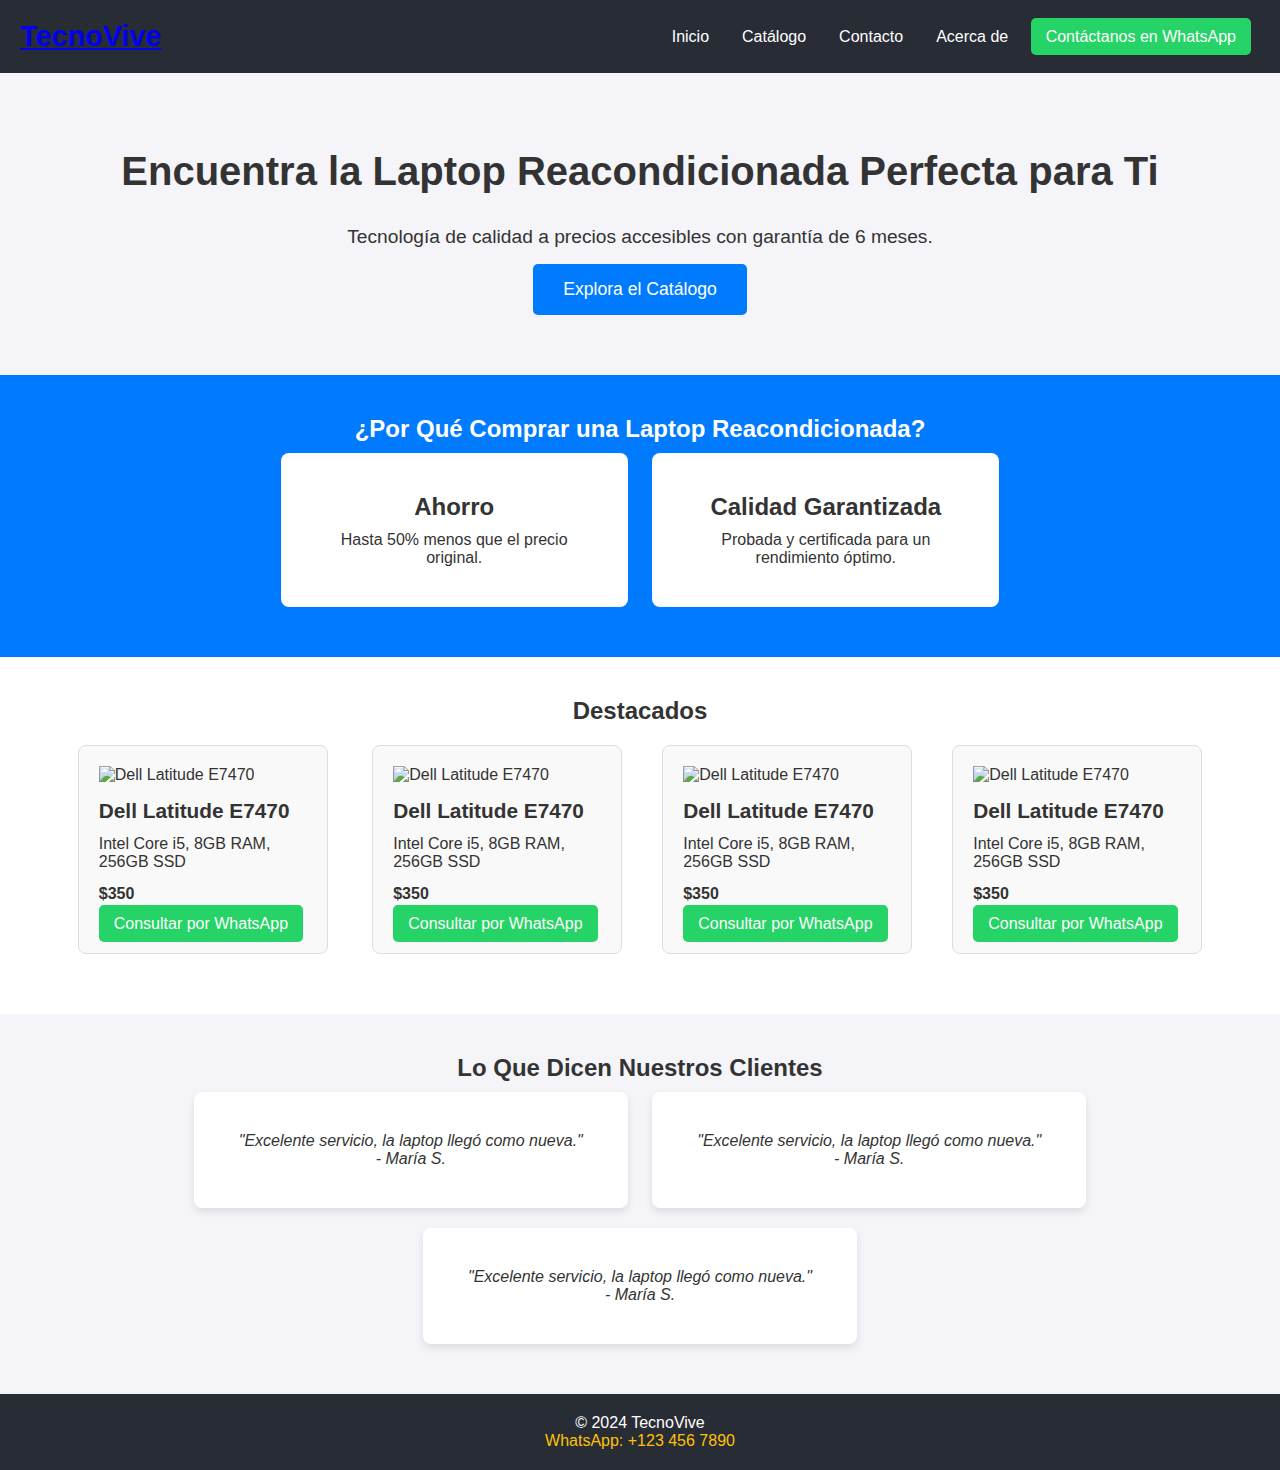
==== index.html @ 40f47696 "Avance de proyecto final" ====
<!DOCTYPE html>
<html lang="es">
  <head>
    <meta charset="UTF-8" />
    <meta name="viewport" content="width=device-width, initial-scale=1.0" />
    <title>Laptops Reacondicionadas</title>
    <link rel="stylesheet" href="./css/styles.css" />
  </head>

  <body>
    <!-- Header -->
    <header>
      <div class="logo">
        <a href="index.html">TecnoVive</a>
      </div>
      <nav>
        <ul>
          <li><a href="index.html">Inicio</a></li>

          <li><a href="catalog.html">Catálogo</a></li>
          <li><a href="contact.html">Contacto</a></li>
          <li><a href="about.html">Acerca de</a></li>
        </ul>
        <a href="https://wa.me/1234567890" class="btn-contacto"
          >Contáctanos en WhatsApp</a
        >
      </nav>
    </header>

    <!-- Main Content -->
    <main>
      <!-- Hero Section -->
      <section class="hero">
        <h1>Encuentra la Laptop Reacondicionada Perfecta para Ti</h1>
        <p>
          Tecnología de calidad a precios accesibles con garantía de 6 meses.
        </p>
        <a href="catalog.html" class="btn-cta">Explora el Catálogo</a>
      </section>

      <!-- Beneficios Section -->
      <section id="beneficios" class="benefits">
        <h2>¿Por Qué Comprar una Laptop Reacondicionada?</h2>
        <div class="benefit-item">
          <h3>Ahorro</h3>
          <p>Hasta 50% menos que el precio original.</p>
        </div>
        <div class="benefit-item">
          <h3>Calidad Garantizada</h3>
          <p>Probada y certificada para un rendimiento óptimo.</p>
        </div>
      </section>

      <!-- Catalog Section -->
      <section id="catalogo" class="catalog">
        <h2>Destacados</h2>
        <div class="product-card">
          <img src="dell-latitude.jpg" alt="Dell Latitude E7470" />
          <h3>Dell Latitude E7470</h3>
          <p>Intel Core i5, 8GB RAM, 256GB SSD</p>
          <p><strong>$350</strong></p>
          <a
            href="https://wa.me/1234567890?text=Estoy%20interesado%20en%20la%20Dell%20Latitude%20E7470"
            class="btn-whatsapp"
            >Consultar por WhatsApp</a
          >
        </div>
        <div class="product-card">
          <img src="dell-latitude.jpg" alt="Dell Latitude E7470" />
          <h3>Dell Latitude E7470</h3>
          <p>Intel Core i5, 8GB RAM, 256GB SSD</p>
          <p><strong>$350</strong></p>
          <a
            href="https://wa.me/1234567890?text=Estoy%20interesado%20en%20la%20Dell%20Latitude%20E7470"
            class="btn-whatsapp"
            >Consultar por WhatsApp</a
          >
        </div><div class="product-card">
          <img src="dell-latitude.jpg" alt="Dell Latitude E7470" />
          <h3>Dell Latitude E7470</h3>
          <p>Intel Core i5, 8GB RAM, 256GB SSD</p>
          <p><strong>$350</strong></p>
          <a
            href="https://wa.me/1234567890?text=Estoy%20interesado%20en%20la%20Dell%20Latitude%20E7470"
            class="btn-whatsapp"
            >Consultar por WhatsApp</a
          >
        </div><div class="product-card">
          <img src="dell-latitude.jpg" alt="Dell Latitude E7470" />
          <h3>Dell Latitude E7470</h3>
          <p>Intel Core i5, 8GB RAM, 256GB SSD</p>
          <p><strong>$350</strong></p>
          <a
            href="https://wa.me/1234567890?text=Estoy%20interesado%20en%20la%20Dell%20Latitude%20E7470"
            class="btn-whatsapp"
            >Consultar por WhatsApp</a
          >
        </div>
      </section>

      <!-- Testimonios Section -->
      <section id="testimonios" class="testimonials">
        <h2>Lo Que Dicen Nuestros Clientes</h2>
        <div class="testimonial-item">
          <p>"Excelente servicio, la laptop llegó como nueva."</p>
          <p>- María S.</p>
        </div>
        <div class="testimonial-item">
          <p>"Excelente servicio, la laptop llegó como nueva."</p>
          <p>- María S.</p>
        </div><div class="testimonial-item">
          <p>"Excelente servicio, la laptop llegó como nueva."</p>
          <p>- María S.</p>
        </div>
      </section>
    </main>

    <!-- Footer -->
    <footer>
      <p>© 2024 TecnoVive</p>
      <p><a href="https://wa.me/1234567890">WhatsApp: +123 456 7890</a></p>
    </footer>
  </body>
</html>
---- css/styles.css ----
/* Global styles */
* {
  margin: 0;
  padding: 0;
  box-sizing: border-box; /* Ajusta el tamaño de los elementos */
}

body {
  font-family: Arial, sans-serif; /* Fuente general */
  color: #333; /* Color del texto */
}

/* Header */
header {
  display: flex;
  justify-content: space-between; /* Distribuye logo y menú */
  align-items: center; /* Alineación vertical */
  padding: 20px;
  background-color: #282c34; /* Fondo oscuro */
  color: #fff; /* Texto blanco */
}

header .logo {
  font-size: 1.8rem;
  font-weight: bold;

}
header .logo a{
  list-style-type: none;

}

header nav ul {
  list-style-type: none;
  display: inline-flex;
  gap: 15px;
}

header nav a {
  color: #fff; /* Color blanco para los enlaces */
  text-decoration: none;
  font-size: 1rem;
  margin: 9px;
}

header nav a:hover {
  list-style-type: none;
  background-color: #25d366;
  padding: 9px;
  border-radius: 10px;
}

header .btn-contacto {
  background-color: #25d366; /* WhatsApp verde */
  padding: 10px 15px;
  border-radius: 5px;
  color: white;
  text-decoration: none;
}

header .btn-contacto:hover {
  background-color: #128c7e; /* Color más oscuro al pasar el mouse */
}

/* Hero Section */
.hero {
  display: flex;
  flex-direction: column; /* Disposición vertical */
  align-items: center; /* Centra elementos */
  padding: 60px 20px;
  background: #f4f4f9 url("laptop-background.jpg") no-repeat center/cover; /* Fondo con imagen */
  color: #333;
  text-align: center;
}

.hero h1 {

  font-size: 2.5rem; /* Título grande */
  margin: 1rem;
}

.hero p {
  font-size: 1.2rem; /* Descripción */
  margin: 1rem;

}

.hero .btn-cta {
  background-color: #007bff; /* Color de fondo del botón */
  color: #fff; /* Color de texto del botón */
  padding: 15px 30px;
  text-decoration: none;
  border-radius: 5px;
  font-size: 1.1rem;
}

.hero .btn-cta:hover {
  background-color: #0056b3; /* Color más oscuro al pasar el mouse */
}

/* Beneficios Section */
.benefits {
  padding: 40px 20px;
  text-align: center;
  background-color: #007bff; /* Fondo azul */
  color: #fff;
}

.benefit-item {
  display: inline-block;
  width: 28%; /* Ancho de cada beneficio */
  margin: 10px;
  background-color: #fff; /* Fondo blanco para cada ítem */
  color: #333; /* Texto oscuro */
  border-radius: 8px;
  padding: 40px;

  
}

.benefit-item h3 {
  font-size: 1.5rem;
  margin-bottom: 10px;
}

.benefit-item p {
  font-size: 1rem;
}

/* Catalog Section */
.catalog {
  padding: 40px 20px;
  text-align: center;
}

.product-card {
  display: inline-block;
  width: 250px;
  margin: 20px;
  padding: 20px;
  background-color: #f9f9f9; /* Fondo claro para la tarjeta */
  border: 1px solid #ddd; /* Borde gris */
  border-radius: 8px;
  text-align: left;
}

.product-card img {
  width: 100%; /* Imagen ajustada al ancho */
  margin-bottom: 15px;
}

.product-card h3 {
  font-size: 1.3rem;
  margin-bottom: 10px;
}

.product-card p {
  font-size: 1rem;
  padding: 2px 0;
  margin-bottom: 10px;
}

.product-card .btn-whatsapp {
  background-color: #25d366; /* WhatsApp verde */
  color: white;
  padding: 10px 15px;
  text-decoration: none;
  border-radius: 5px;
}

.product-card .btn-whatsapp:hover {
  background-color: #128c7e; /* Color más oscuro al pasar el mouse */
}

/* Testimonials Section */
.testimonials {
  padding: 40px 20px;
  text-align: center;
  background-color: #f4f4f9; /* Fondo claro */
}

.testimonial-item {
  display: inline-block;
  width: 35%; /* Ancho del testimonio */
  margin: 10px;
  background-color: #fff; /* Fondo blanco */
  border-radius: 8px;
  box-shadow: 0px 4px 8px rgba(0, 0, 0, 0.1); /* Sombra */
  padding: 40px;
  font-size: 1rem;
}

.testimonial-item p {
  font-style: italic;
}

/* Footer */
footer {
  padding: 20px;
  text-align: center;
  background-color: #282c34; /* Fondo oscuro */
  color: #fff;
}

footer a {
  color: #ffc107; /* Color amarillo para los enlaces */
  text-decoration: none;
}

footer a:hover {
  text-decoration: underline; /* Subraya al pasar el mouse */
}
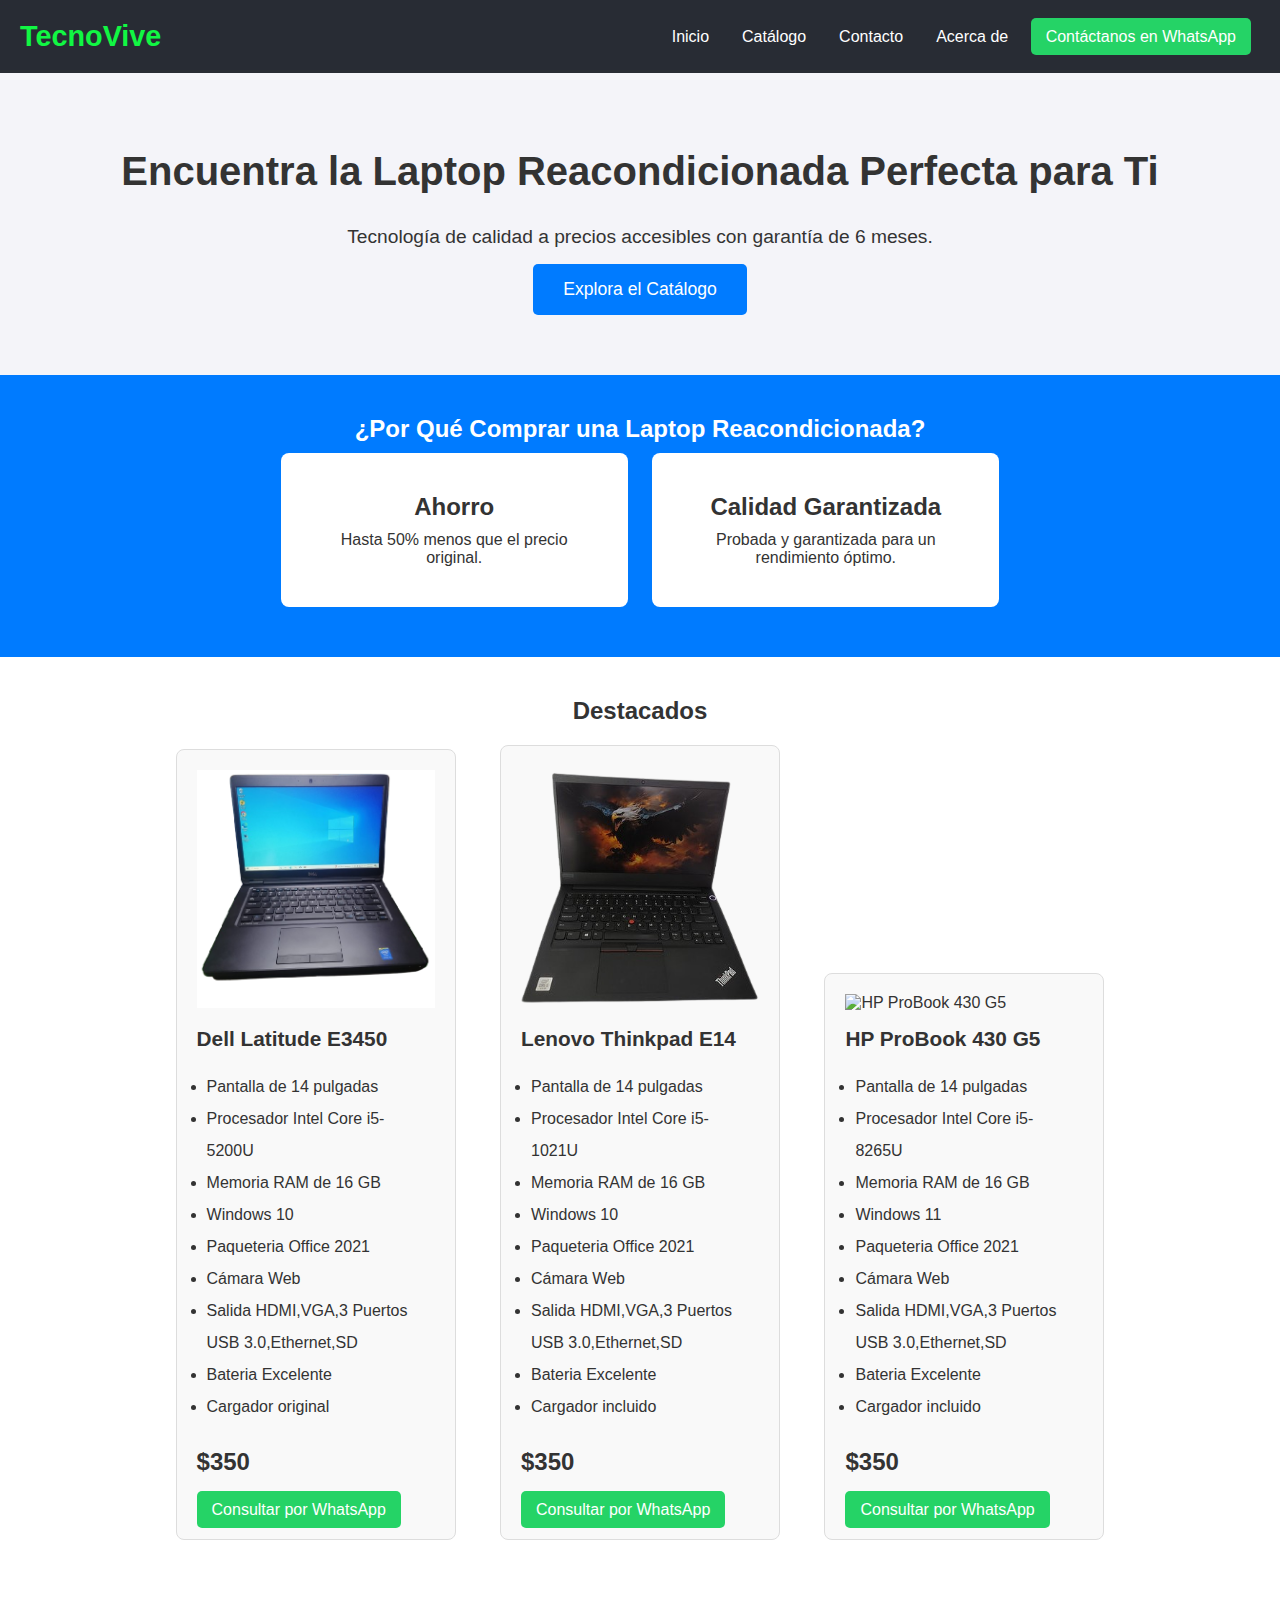
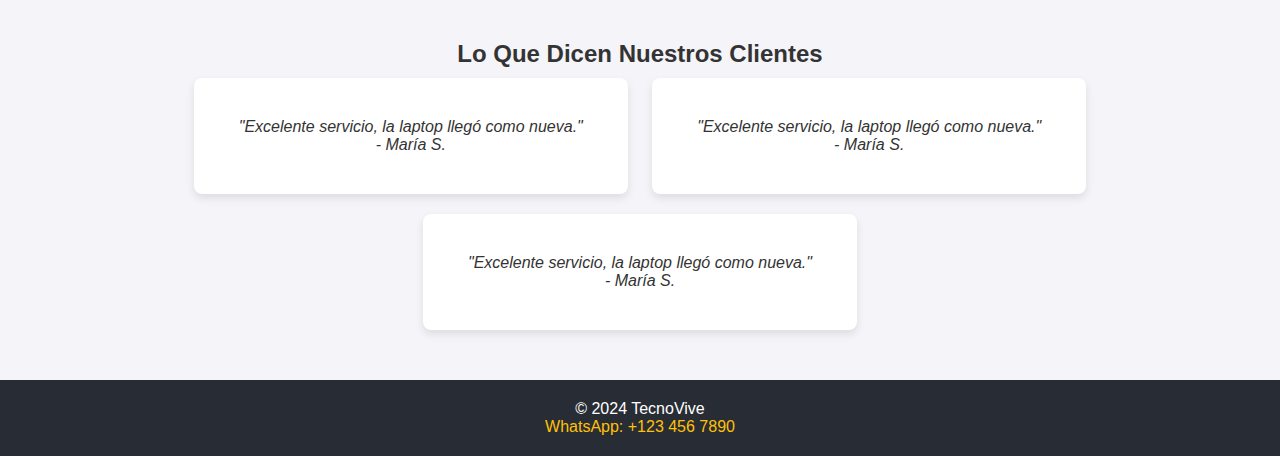
==== commit 5f76865f: "Actualice style.css,catalog.html,index.html" ====
--- a/index.html
+++ b/index.html
@@ -11,7 +11,7 @@
     <!-- Header -->
     <header>
       <div class="logo">
-        <a href="index.html">TecnoVive</a>
+        <a href="index.html"> TecnoVive </a>
       </div>
       <nav>
         <ul>
@@ -47,7 +47,7 @@
         </div>
         <div class="benefit-item">
           <h3>Calidad Garantizada</h3>
-          <p>Probada y certificada para un rendimiento óptimo.</p>
+          <p>Probada y garantizada para un rendimiento óptimo.</p>
         </div>
       </section>
 
@@ -55,9 +55,22 @@
       <section id="catalogo" class="catalog">
         <h2>Destacados</h2>
         <div class="product-card">
-          <img src="dell-latitude.jpg" alt="Dell Latitude E7470" />
-          <h3>Dell Latitude E7470</h3>
-          <p>Intel Core i5, 8GB RAM, 256GB SSD</p>
+          <img
+            src="./imagenes/Delllatitude_35450.png"
+            alt="Dell Latitude E7470"
+          />
+          <h3>Dell Latitude E3450</h3>
+          <ul class="Features">
+            <li>Pantalla de 14 pulgadas</li>
+            <li>Procesador Intel Core i5-5200U</li>
+            <li>Memoria RAM de 16 GB</li>
+            <li>Windows 10</li>
+            <li>Paqueteria Office 2021</li>
+            <li>Cámara Web</li>
+            <li>Salida HDMI,VGA,3 Puertos USB 3.0,Ethernet,SD</li>
+            <li>Bateria Excelente</li>
+            <li>Cargador original</li>
+          </ul>
           <p><strong>$350</strong></p>
           <a
             href="https://wa.me/1234567890?text=Estoy%20interesado%20en%20la%20Dell%20Latitude%20E7470"
@@ -66,29 +79,46 @@
           >
         </div>
         <div class="product-card">
-          <img src="dell-latitude.jpg" alt="Dell Latitude E7470" />
-          <h3>Dell Latitude E7470</h3>
-          <p>Intel Core i5, 8GB RAM, 256GB SSD</p>
+          <img
+            src="./imagenes/lenovo.jpeg"
+            alt="Lenovo Thinkpad E14"
+          />
+          <h3>Lenovo Thinkpad E14</h3>
+          <ul class="Features">
+            <li>Pantalla de 14 pulgadas</li>
+            <li>Procesador Intel Core i5-1021U</li>
+            <li>Memoria RAM de 16 GB</li>
+            <li>Windows 10</li>
+            <li>Paqueteria Office 2021</li>
+            <li>Cámara Web</li>
+            <li>Salida HDMI,VGA,3 Puertos USB 3.0,Ethernet,SD</li>
+            <li>Bateria Excelente</li>
+            <li>Cargador incluido</li>
+          </ul>
           <p><strong>$350</strong></p>
           <a
             href="https://wa.me/1234567890?text=Estoy%20interesado%20en%20la%20Dell%20Latitude%20E7470"
             class="btn-whatsapp"
             >Consultar por WhatsApp</a
           >
-        </div><div class="product-card">
-          <img src="dell-latitude.jpg" alt="Dell Latitude E7470" />
-          <h3>Dell Latitude E7470</h3>
-          <p>Intel Core i5, 8GB RAM, 256GB SSD</p>
-          <p><strong>$350</strong></p>
-          <a
-            href="https://wa.me/1234567890?text=Estoy%20interesado%20en%20la%20Dell%20Latitude%20E7470"
-            class="btn-whatsapp"
-            >Consultar por WhatsApp</a
-          >
-        </div><div class="product-card">
-          <img src="dell-latitude.jpg" alt="Dell Latitude E7470" />
-          <h3>Dell Latitude E7470</h3>
-          <p>Intel Core i5, 8GB RAM, 256GB SSD</p>
+        </div>
+        <div class="product-card">
+          <img
+            src="./imagenes/HP.png"
+            alt="HP ProBook 430 G5"
+          />
+          <h3>HP ProBook 430 G5</h3>
+          <ul class="Features">
+            <li>Pantalla de 14 pulgadas</li>
+            <li>Procesador Intel Core i5-8265U</li>
+            <li>Memoria RAM de 16 GB</li>
+            <li>Windows 11</li>
+            <li>Paqueteria Office 2021</li>
+            <li>Cámara Web</li>
+            <li>Salida HDMI,VGA,3 Puertos USB 3.0,Ethernet,SD</li>
+            <li>Bateria Excelente</li>
+            <li>Cargador incluido</li>
+          </ul>
           <p><strong>$350</strong></p>
           <a
             href="https://wa.me/1234567890?text=Estoy%20interesado%20en%20la%20Dell%20Latitude%20E7470"
@@ -108,7 +138,8 @@
         <div class="testimonial-item">
           <p>"Excelente servicio, la laptop llegó como nueva."</p>
           <p>- María S.</p>
-        </div><div class="testimonial-item">
+        </div>
+        <div class="testimonial-item">
           <p>"Excelente servicio, la laptop llegó como nueva."</p>
           <p>- María S.</p>
         </div>
--- a/css/styles.css
+++ b/css/styles.css
@@ -26,7 +26,8 @@
 
 }
 header .logo a{
-  list-style-type: none;
+  text-decoration: none;
+  color: #11f743;
 
 }
 
@@ -135,7 +136,7 @@
 
 .product-card {
   display: inline-block;
-  width: 250px;
+  width: 280px;
   margin: 20px;
   padding: 20px;
   background-color: #f9f9f9; /* Fondo claro para la tarjeta */
@@ -155,9 +156,14 @@
 }
 
 .product-card p {
-  font-size: 1rem;
-  padding: 2px 0;
+  font-size: 1.5rem;
+  padding: 15px 0;
   margin-bottom: 10px;
+}
+/*Laptop Features*/
+.Features{
+    padding: 10px;
+    line-height: 2rem;
 }
 
 .product-card .btn-whatsapp {
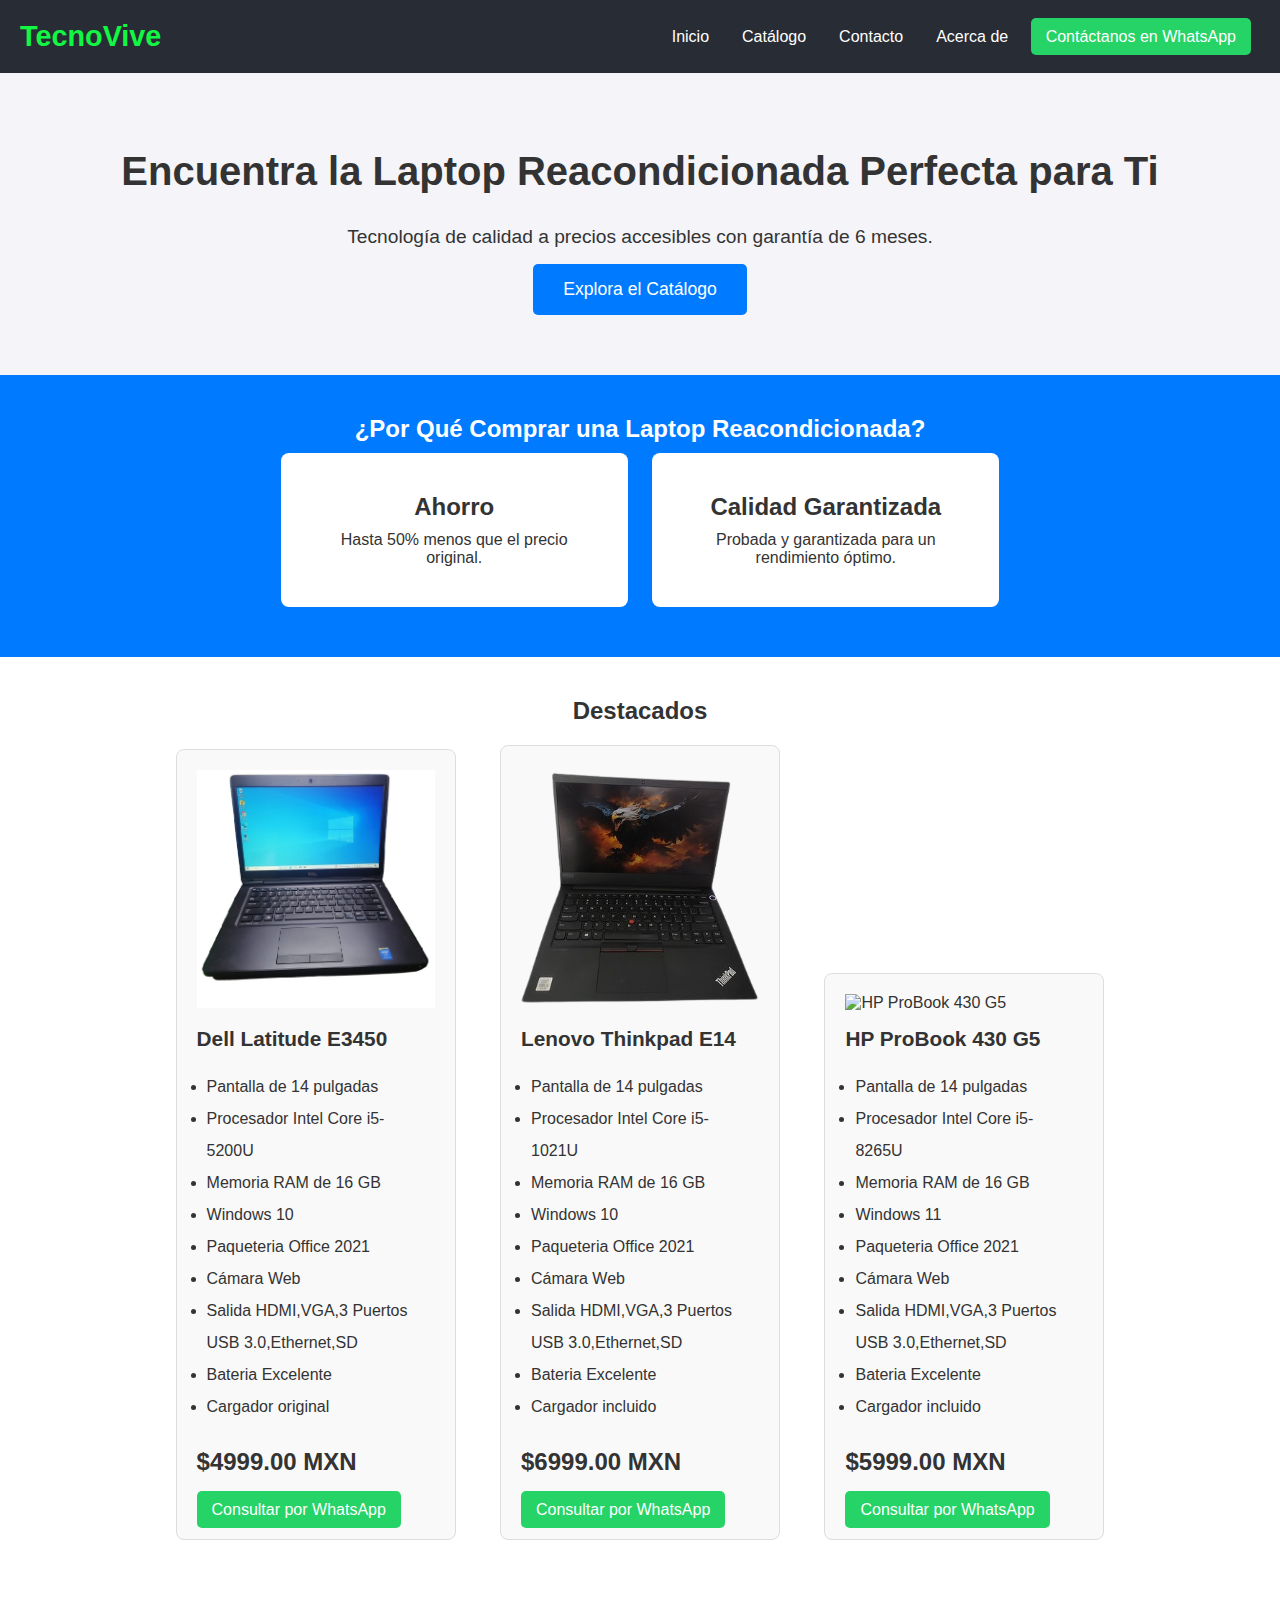
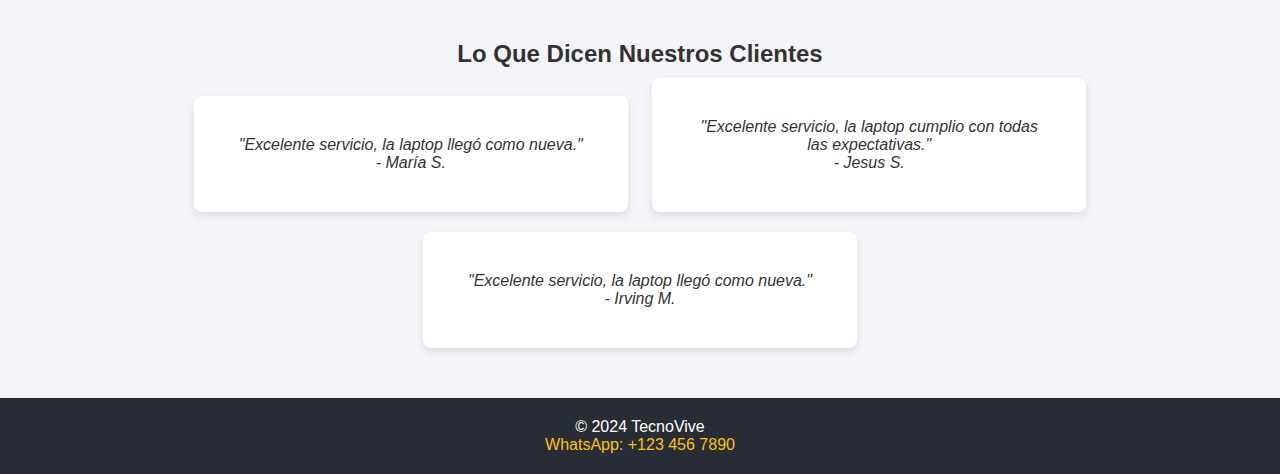
==== commit 1a826eae: "Se cargaron mas imagenes y se modifico catalog.html,contact.html,index.html" ====
--- a/index.html
+++ b/index.html
@@ -57,7 +57,7 @@
         <div class="product-card">
           <img
             src="./imagenes/Delllatitude_35450.png"
-            alt="Dell Latitude E7470"
+            alt="Dell Latitude E3450"
           />
           <h3>Dell Latitude E3450</h3>
           <ul class="Features">
@@ -71,9 +71,9 @@
             <li>Bateria Excelente</li>
             <li>Cargador original</li>
           </ul>
-          <p><strong>$350</strong></p>
+          <p><strong>$4999.00 MXN</strong></p>
           <a
-            href="https://wa.me/1234567890?text=Estoy%20interesado%20en%20la%20Dell%20Latitude%20E7470"
+            href="https://wa.me/1234567890?text=Estoy%20interesado%20en%20la%20Dell%20Latitude%20E3450"
             class="btn-whatsapp"
             >Consultar por WhatsApp</a
           >
@@ -95,9 +95,9 @@
             <li>Bateria Excelente</li>
             <li>Cargador incluido</li>
           </ul>
-          <p><strong>$350</strong></p>
+          <p><strong>$6999.00 MXN</strong></p>
           <a
-            href="https://wa.me/1234567890?text=Estoy%20interesado%20en%20la%20Dell%20Latitude%20E7470"
+            href="https://wa.me/1234567890?text=Estoy%20interesado%20en%20la%20DLenovo%20Thinkpad%20E14"
             class="btn-whatsapp"
             >Consultar por WhatsApp</a
           >
@@ -119,9 +119,9 @@
             <li>Bateria Excelente</li>
             <li>Cargador incluido</li>
           </ul>
-          <p><strong>$350</strong></p>
+          <p><strong>$5999.00 MXN</strong></p>
           <a
-            href="https://wa.me/1234567890?text=Estoy%20interesado%20en%20la%20Dell%20Latitude%20E7470"
+            href="https://wa.me/1234567890?text=Estoy%20interesado%20en%20la%20HP%20ProBook%20430%20G5"
             class="btn-whatsapp"
             >Consultar por WhatsApp</a
           >
@@ -136,12 +136,12 @@
           <p>- María S.</p>
         </div>
         <div class="testimonial-item">
-          <p>"Excelente servicio, la laptop llegó como nueva."</p>
-          <p>- María S.</p>
+          <p>"Excelente servicio, la laptop cumplio con todas las expectativas."</p>
+          <p>- Jesus S.</p>
         </div>
         <div class="testimonial-item">
           <p>"Excelente servicio, la laptop llegó como nueva."</p>
-          <p>- María S.</p>
+          <p>- Irving M.</p>
         </div>
       </section>
     </main>
--- a/css/styles.css
+++ b/css/styles.css
@@ -216,3 +216,110 @@
 footer a:hover {
   text-decoration: underline; /* Subraya al pasar el mouse */
 }
+
+/*Contact*/
+
+
+/* Formulario de contacto */
+.contact-form {
+  max-width: 600px;
+  margin: 2rem auto;
+  background: #e9e2e2;
+  padding: 2rem;
+  border-radius: 10px;
+  box-shadow: 0 4px 6px rgba(0, 0, 0, 0.1);
+}
+
+.contact-form h2 {
+  color: #005f73;
+  text-align: center;
+  margin-bottom: 1rem;
+}
+
+.contact-form p {
+  text-align: center;
+  margin-bottom: 1.5rem;
+}
+
+.contact-form label {
+  display: block;
+  margin-bottom: 0.5rem;
+  color: #333;
+}
+
+.contact-form input,
+.contact-form textarea {
+  width: 100%;
+  padding: 0.8rem;
+  margin-bottom: 1rem;
+  border: 1px solid #ccc;
+  border-radius: 5px;
+  font-size: 1rem;
+}
+
+.contact-form input:focus,
+.contact-form textarea:focus {
+  border-color: #005f73;
+  outline: none;
+}
+
+.btn-submit {
+  background: #005f73;
+  color: #ffffff;
+  padding: 0.8rem 1.5rem;
+  border: none;
+  border-radius: 5px;
+  font-size: 1rem;
+  cursor: pointer;
+  transition: background 0.3s ease;
+}
+
+.btn-submit:hover {
+  background: #0a9396;
+}
+
+/*About*/
+.about-section {
+  background-color: #f9f9f9;
+  padding: 2rem;
+  border-radius: 10px;
+  box-shadow: 0 4px 6px rgba(0, 0, 0, 0.1);
+  max-width: 800px;
+  margin: 2rem auto;
+}
+
+.about-section h2, .about-section h3 {
+  color: #005f73;
+  text-align: center;
+  margin-bottom: 1rem;
+}
+
+.about-section p {
+  line-height: 1.6;
+  margin-bottom: 1rem;
+  color: #333;
+}
+
+.about-section ul {
+  list-style-type: disc;
+  padding-left: 1.5rem;
+  color: #333;
+}
+
+.about-section ul li {
+  margin-bottom: 0.5rem;
+}
+
+
+/* Sección responsiva */
+@media (max-width: 768px) {
+  header {
+    flex-direction: column;
+    text-align: center;
+  }
+
+  nav ul {
+    flex-direction: column;
+    gap: 0.5rem;
+  }
+}
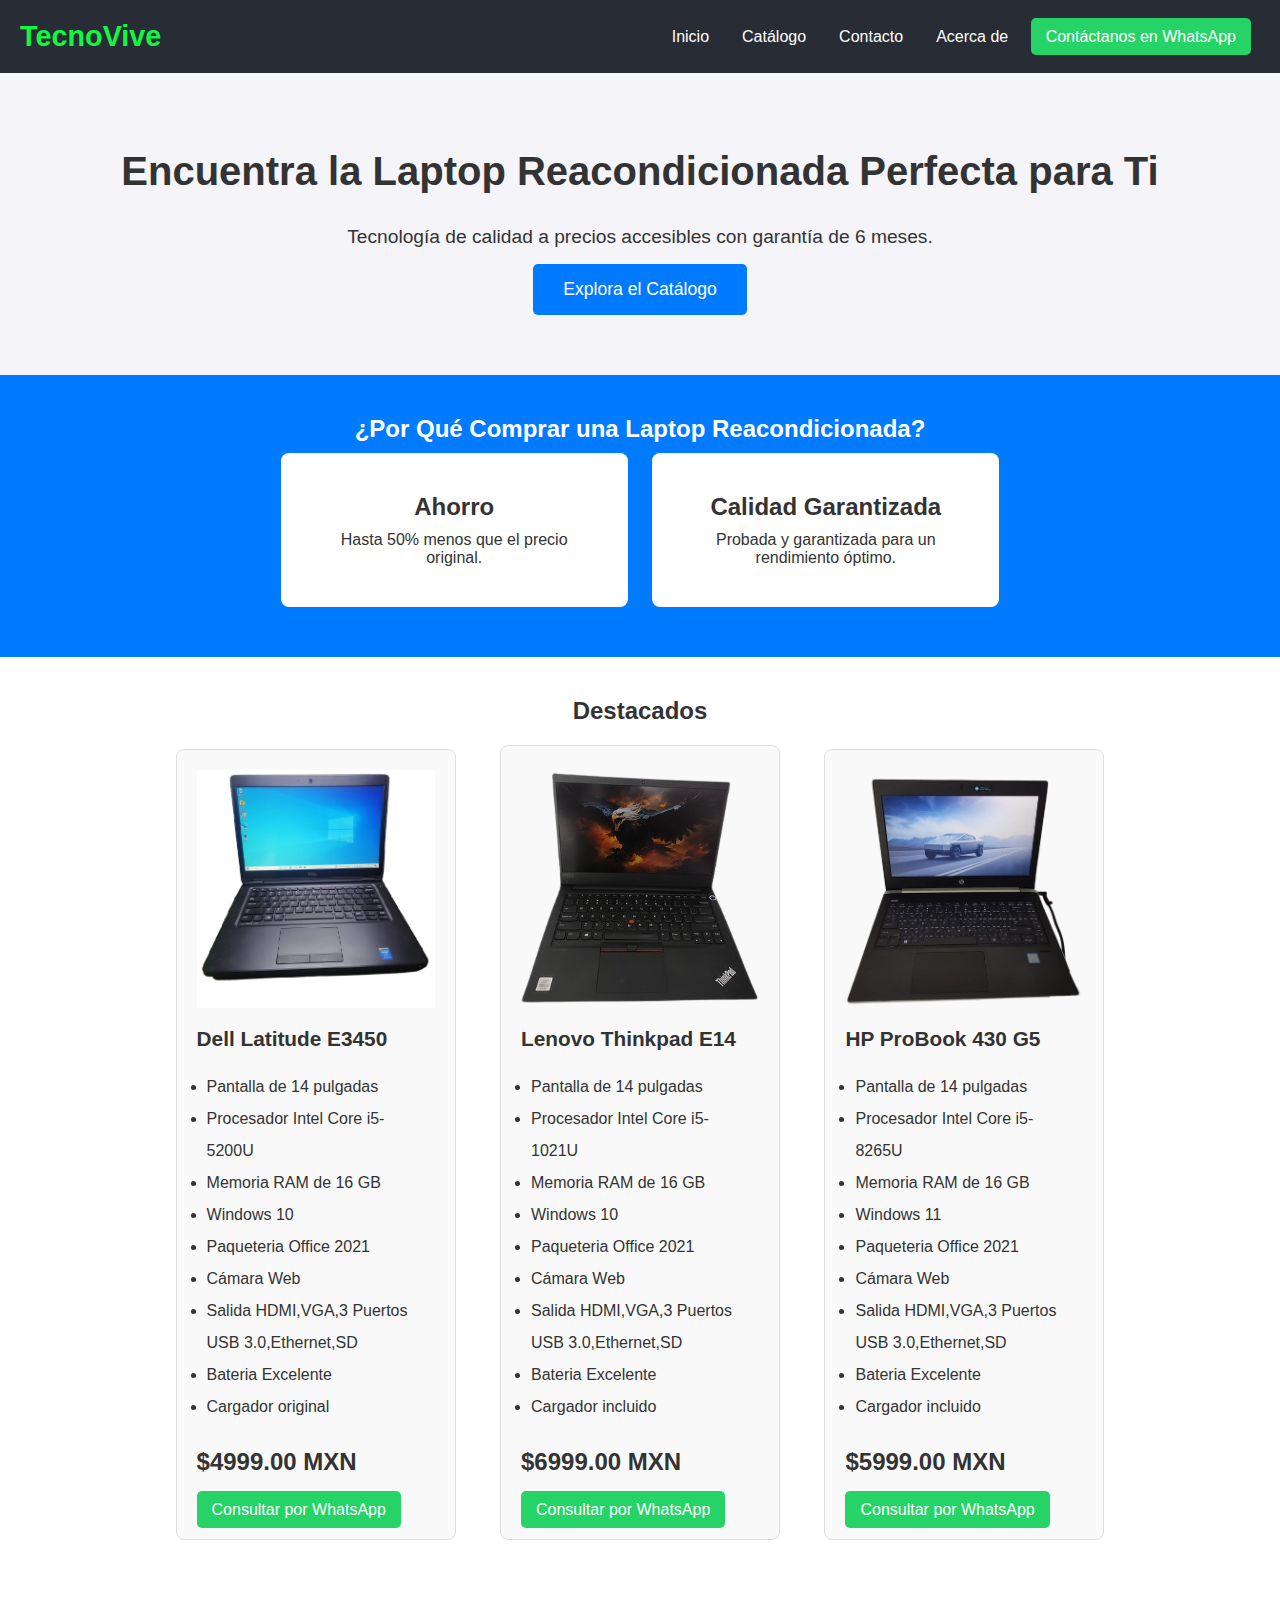
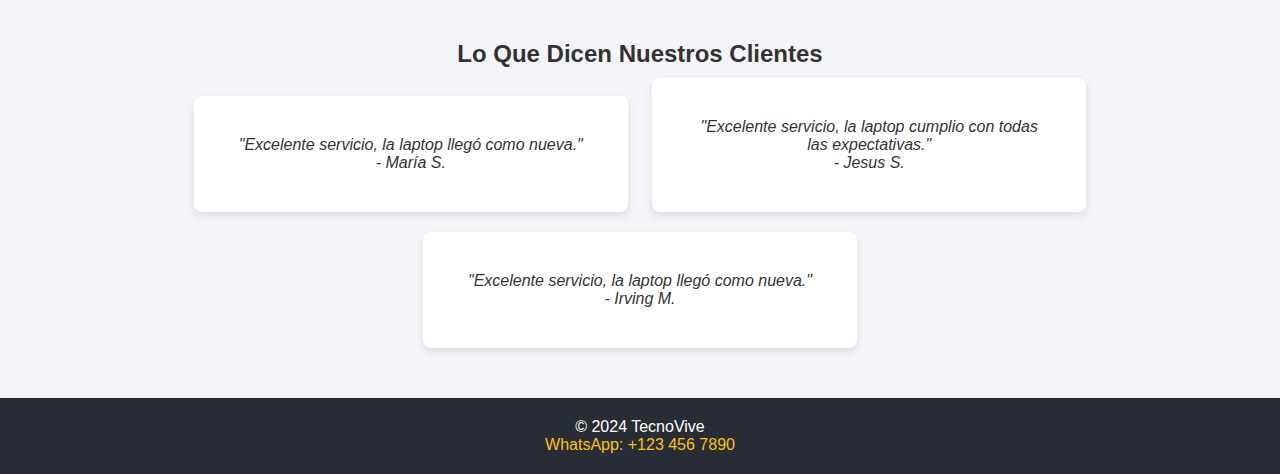
==== commit 7468f1a2: "Se modifico catalog.html y index.html" ====
--- a/index.html
+++ b/index.html
@@ -104,7 +104,7 @@
         </div>
         <div class="product-card">
           <img
-            src="./imagenes/HP.png"
+            src="./imagenes/HpProbook.jpeg"
             alt="HP ProBook 430 G5"
           />
           <h3>HP ProBook 430 G5</h3>
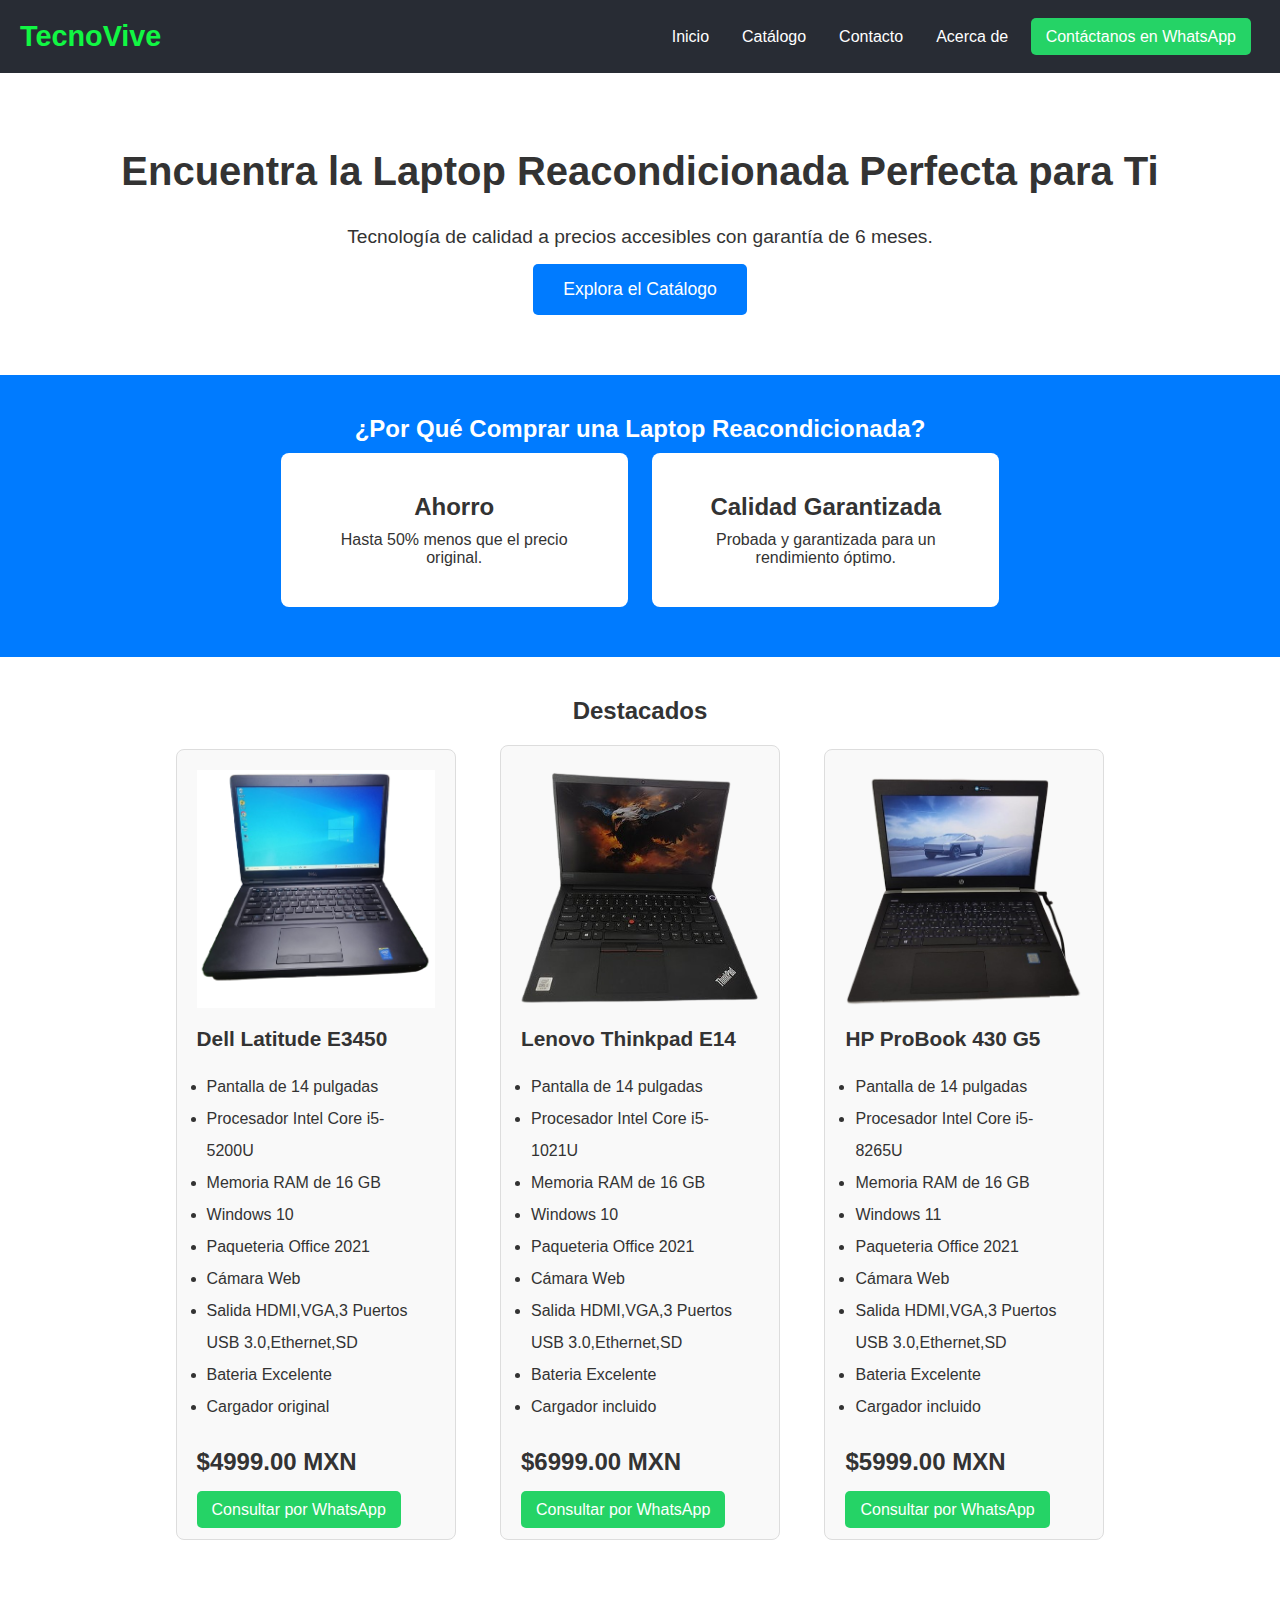
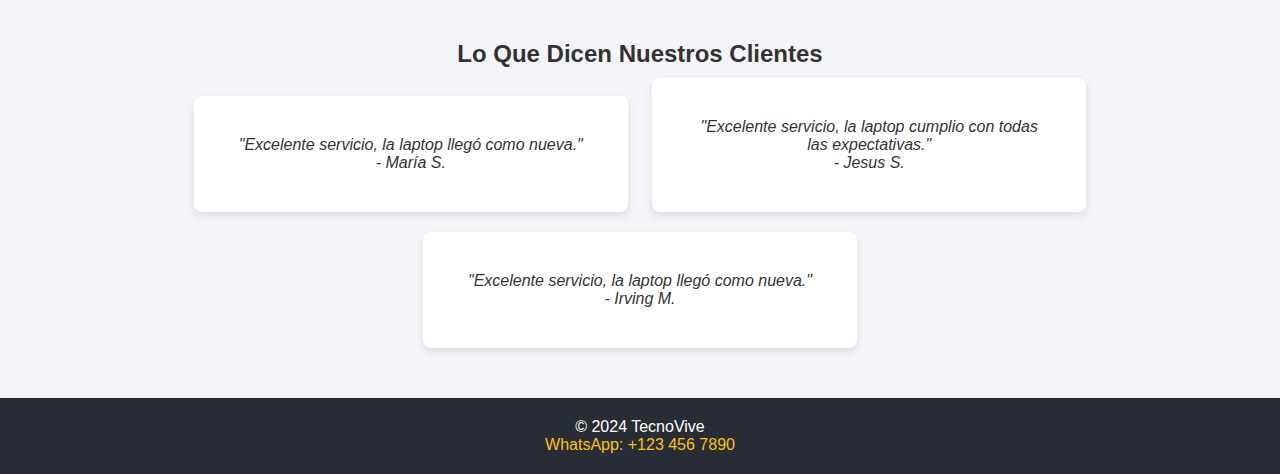
==== commit b5c258ae: "Modificacion de index.html y styles.css" ====
--- a/index.html
+++ b/index.html
@@ -29,8 +29,8 @@
 
     <!-- Main Content -->
     <main>
-      <!-- Hero Section -->
-      <section class="hero">
+      <!-- Banner Section -->
+      <section class="Banner">
         <h1>Encuentra la Laptop Reacondicionada Perfecta para Ti</h1>
         <p>
           Tecnología de calidad a precios accesibles con garantía de 6 meses.
@@ -104,8 +104,8 @@
         </div>
         <div class="product-card">
           <img
-            src="./imagenes/HpProbook.jpeg"
-            alt="HP ProBook 430 G5"
+          src="./imagenes/HpProbook.jpeg"
+          alt="HP ProBook 430 G5"
           />
           <h3>HP ProBook 430 G5</h3>
           <ul class="Features">
--- a/css/styles.css
+++ b/css/styles.css
@@ -63,30 +63,29 @@
   background-color: #128c7e; /* Color más oscuro al pasar el mouse */
 }
 
-/* Hero Section */
-.hero {
+/* Banner Section */
+.Banner {
   display: flex;
   flex-direction: column; /* Disposición vertical */
   align-items: center; /* Centra elementos */
   padding: 60px 20px;
-  background: #f4f4f9 url("laptop-background.jpg") no-repeat center/cover; /* Fondo con imagen */
   color: #333;
   text-align: center;
 }
 
-.hero h1 {
+.Banner h1 {
 
   font-size: 2.5rem; /* Título grande */
   margin: 1rem;
 }
 
-.hero p {
+.Banner p {
   font-size: 1.2rem; /* Descripción */
   margin: 1rem;
 
 }
 
-.hero .btn-cta {
+.Banner .btn-cta {
   background-color: #007bff; /* Color de fondo del botón */
   color: #fff; /* Color de texto del botón */
   padding: 15px 30px;
@@ -95,7 +94,7 @@
   font-size: 1.1rem;
 }
 
-.hero .btn-cta:hover {
+.Banner .btn-cta:hover {
   background-color: #0056b3; /* Color más oscuro al pasar el mouse */
 }
 
